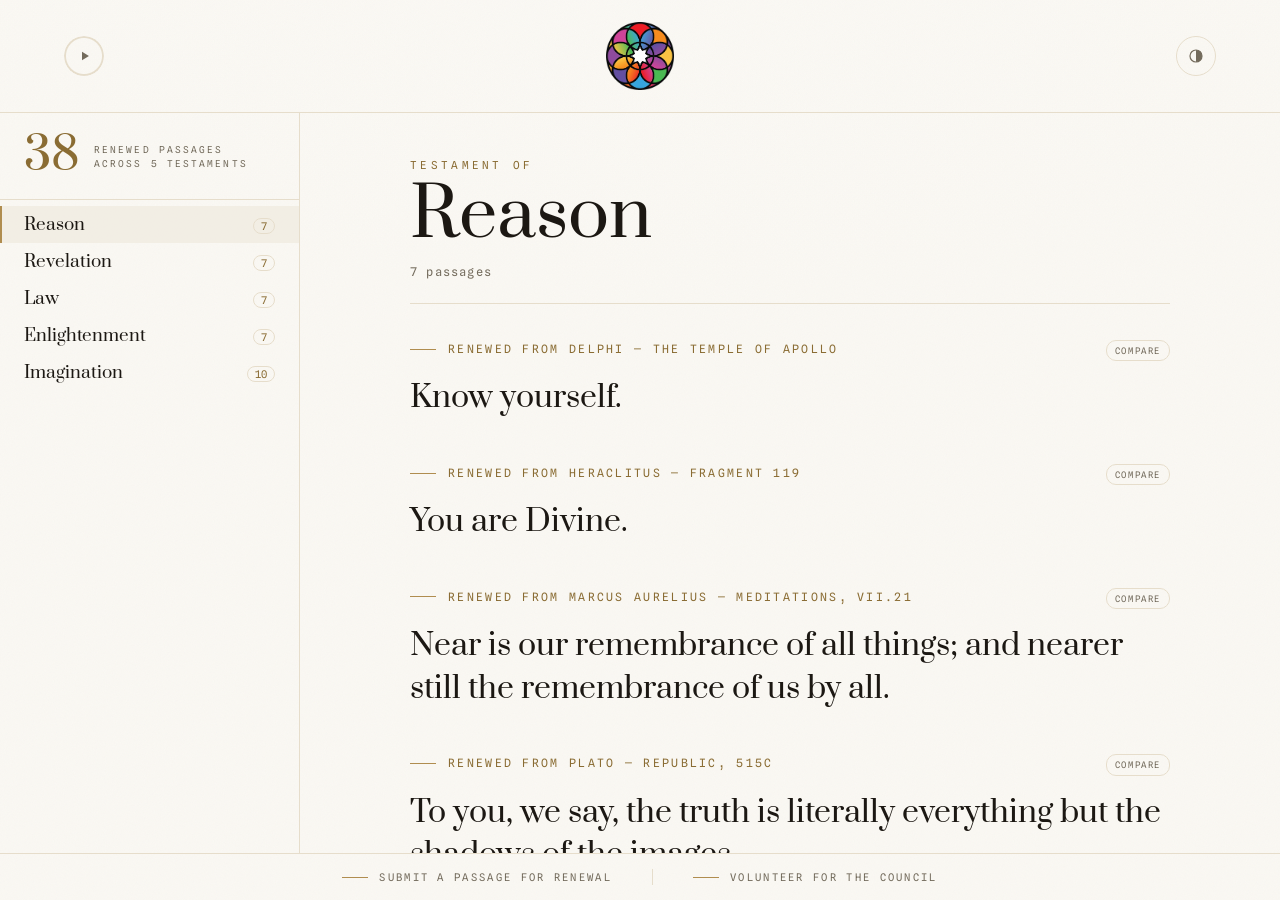
==== index.html @ f6a83fe1 "Add the Council bar: pinned footer linking the two submission forms" ====
<!DOCTYPE html>
<html lang="en">
<head>
<meta charset="UTF-8" />
<meta name="viewport" content="width=device-width, initial-scale=1.0" />
<title>Ultimate Bible — The Lasting Word</title>
<link rel="icon" type="image/png" href="UltimatumFavicon.png" />
<meta name="description" content="The foundational words of Western civilization, renewed; the word that wounds struck, and the word that frees set in its place, with the original kept to the last word." />
<meta property="og:type" content="website" />
<meta property="og:site_name" content="Ultimate Bible" />
<meta property="og:title" content="Ultimate Bible — The Lasting Word" />
<meta property="og:description" content="The foundational words of Western civilization, renewed; the word that wounds struck, and the word that frees set in its place, with the original kept to the last word." />
<meta property="og:url" content="https://ultimate.bible/" />
<meta property="og:image" content="https://ultimate.bible/og.png" />
<meta property="og:image:width" content="1200" />
<meta property="og:image:height" content="630" />
<meta name="twitter:card" content="summary_large_image" />
<meta name="twitter:title" content="Ultimate Bible — The Lasting Word" />
<meta name="twitter:description" content="The foundational words of Western civilization, renewed; the word that wounds struck, and the word that frees set in its place, with the original kept to the last word." />
<meta name="twitter:image" content="https://ultimate.bible/og.png" />
<link rel="preconnect" href="https://fonts.googleapis.com" />
<link rel="preconnect" href="https://fonts.gstatic.com" crossorigin />
<link href="https://fonts.googleapis.com/css2?family=Prata&family=Bodoni+Moda:ital,opsz,wght@0,6..96,400..700;1,6..96,400..600&family=Cormorant+Garamond:ital,wght@0,400;0,500;0,600;1,400&family=Hanken+Grotesk:wght@400;500;600;700&family=Spline+Sans+Mono:wght@400;500;600&display=swap" rel="stylesheet" />
<script defer src="https://static.cloudflareinsights.com/beacon.min.js" data-cf-beacon='{"token": "9738bf1f5c7e4637a0add795d946a862"}'></script>
<link rel="stylesheet" href="styles.css" />
<script>
  /* theme-init: resolve light/dark before first paint so there is no flash.
     Mode (auto|light|dark) lives in localStorage; script.js owns the toggle. */
  (function () {
    try {
      var m = localStorage.getItem("ub.theme.v1");
      if (["auto", "light", "dark"].indexOf(m) === -1) m = "auto";
      var dark = m === "dark" || (m === "auto" && window.matchMedia &&
        window.matchMedia("(prefers-color-scheme: dark)").matches);
      if (dark) document.documentElement.setAttribute("data-theme", "dark");
    } catch (e) {}
  })();
</script>
</head>
<body>
  <div class="root" id="top">
    <header class="masthead">
      <audio id="chant" src="Weave.mp3" preload="auto"></audio>
      <button id="chant-btn" class="audio-cycle" title="Play the chant" aria-label="Play the chant"><svg class="ic" viewBox="0 0 24 24" width="16" height="16" aria-hidden="true"><path d="M9 5.6v12.8l10.4-6.4z" fill="currentColor"/></svg></button>
      <a class="brand" href="#top" title="Ultimate Bible" aria-label="Ultimate Bible">
        <img class="brand-mark" src="Ultimatum.png" alt="Ultimate Bible" width="68" height="68" />
      </a>
      <button id="theme-btn" class="theme-cycle" title="Theme: auto — click to change" aria-label="Theme: auto — click to change"><svg class="ic" viewBox="0 0 24 24" width="18" height="18" aria-hidden="true"><circle cx="12" cy="12" r="8" fill="none" stroke="currentColor" stroke-width="1.6"/><path d="M12 4 a8 8 0 0 1 0 16 z" fill="currentColor"/></svg></button>
    </header>

    <div class="body canon">
      <aside class="books">
        <div class="canon-controls">
          <div class="books-summary">
            <div class="bs-num">38</div>
            <div class="bs-cap">renewed passages<br />across 5 testaments</div>
          </div>
        </div>
        <ul class="book-rows">
          <li><a class="book-row has" href="#testament-reason" data-target="testament-reason"><span class="br-name">Reason</span><span class="br-count">7</span></a></li>
          <li><a class="book-row has" href="#testament-revelation" data-target="testament-revelation"><span class="br-name">Revelation</span><span class="br-count">7</span></a></li>
          <li><a class="book-row has" href="#testament-law" data-target="testament-law"><span class="br-name">Law</span><span class="br-count">7</span></a></li>
          <li><a class="book-row has" href="#testament-enlightenment" data-target="testament-enlightenment"><span class="br-name">Enlightenment</span><span class="br-count">7</span></a></li>
          <li><a class="book-row has" href="#testament-imagination" data-target="testament-imagination"><span class="br-name">Imagination</span><span class="br-count">10</span></a></li>
        </ul>
      </aside>

      <main class="canon-main">
      <section class="canon-section" id="testament-reason">
        <div class="canon-book-head">
          <div class="cbh-kicker">TESTAMENT OF</div>
          <h1 class="cbh-title">Reason</h1>
          <div class="cbh-meta">7 passages</div>
        </div>
        <ul class="canon-folios">
        <li class="cfolio">
          <details class="folio-reveal">
            <summary>
              <div class="cf-ref"><span class="ref-mark"></span>Renewed from Delphi — the Temple of Apollo <span class="cf-compare"></span></div>
              <p class="verse compact">Know yourself.</p>
            </summary>
            <p class="verse compact verse-original">Know <span class="struck">thyself</span>.</p>
          </details>
        </li>
        <li class="cfolio">
          <details class="folio-reveal">
            <summary>
              <div class="cf-ref"><span class="ref-mark"></span>Renewed from Heraclitus — Fragment 119 <span class="cf-compare"></span></div>
              <p class="verse compact">You are Divine.</p>
            </summary>
            <p class="verse compact verse-original"><span class="struck">Character</span> <span class="struck">is</span> <span class="struck">fate</span>.</p>
          </details>
        </li>
        <li class="cfolio">
          <details class="folio-reveal">
            <summary>
              <div class="cf-ref"><span class="ref-mark"></span>Renewed from Marcus Aurelius — Meditations, VII.21 <span class="cf-compare"></span></div>
              <p class="verse compact">Near is our remembrance of all things; and nearer still the remembrance of us by all.</p>
            </summary>
            <p class="verse compact verse-original">Near is <span class="struck">thy</span> <span class="struck">forgetfulness</span> of all things; and <span class="struck">near</span> the <span class="struck">forgetfulness</span> of <span class="struck">thee</span> by all.</p>
          </details>
        </li>
        <li class="cfolio">
          <details class="folio-reveal">
            <summary>
              <div class="cf-ref"><span class="ref-mark"></span>Renewed from Plato — Republic, 515c <span class="cf-compare"></span></div>
              <p class="verse compact">To you, we say, the truth is literally everything but the shadows of the images.</p>
            </summary>
            <p class="verse compact verse-original">To <span class="struck">them</span>, <span class="struck">I said</span>, the truth <span class="struck">would be</span> literally <span class="struck">nothing</span> but the shadows of the images.</p>
          </details>
        </li>
        <li class="cfolio">
          <details class="folio-reveal">
            <summary>
              <div class="cf-ref"><span class="ref-mark"></span>Renewed from Protagoras — in Plato's Theaetetus <span class="cf-compare"></span></div>
              <p class="verse compact">Humanity is steward of all things: of things which are, that they are of reality, and of things which are not, that they are not of reality.</p>
            </summary>
            <p class="verse compact verse-original"><span class="struck">Man</span> is <span class="struck">the measure</span> of all things: of things which are, that they <span class="struck">are,</span> and of things which are not, that they <span class="struck">are not.</span></p>
          </details>
        </li>
        <li class="cfolio">
          <details class="folio-reveal">
            <summary>
              <div class="cf-ref"><span class="ref-mark"></span>Renewed from Proverbs 16 : 18 <span class="cf-compare"></span></div>
              <p class="verse compact">Pride goes before creation, and a dignified spirit before ascension.</p>
            </summary>
            <p class="verse compact verse-original">Pride <span class="struck">goeth</span> before <span class="struck">destruction</span>, and <span class="struck">an haughty</span> spirit before <span class="struck">a fall</span>.</p>
          </details>
        </li>
        <li class="cfolio">
          <details class="folio-reveal">
            <summary>
              <div class="cf-ref"><span class="ref-mark"></span>Renewed from Socrates — Apology, 38a <span class="cf-compare"></span></div>
              <p class="verse compact">Every life is worth living.</p>
            </summary>
            <p class="verse compact verse-original"><span class="struck">The unexamined</span> life is <span class="struck">not worth</span> living.</p>
          </details>
        </li>
        </ul>
      </section>
      <section class="canon-section" id="testament-revelation">
        <div class="canon-book-head">
          <div class="cbh-kicker">TESTAMENT OF</div>
          <h1 class="cbh-title">Revelation</h1>
          <div class="cbh-meta">7 passages</div>
        </div>
        <ul class="canon-folios">
        <li class="cfolio">
          <details class="folio-reveal">
            <summary>
              <div class="cf-ref"><span class="ref-mark"></span>Renewed from Ecclesiastes 1 : 2 <span class="cf-compare"></span></div>
              <p class="verse compact">Reality of realities, says the Teacher, reality of realities; all is reality.</p>
            </summary>
            <p class="verse compact verse-original"><span class="struck">Vanity</span> of <span class="struck">vanities</span>, <span class="struck">saith</span> the <span class="struck">Preacher</span>, <span class="struck">vanity</span> of <span class="struck">vanities</span>; all is <span class="struck">vanity</span>.</p>
          </details>
        </li>
        <li class="cfolio">
          <details class="folio-reveal">
            <summary>
              <div class="cf-ref"><span class="ref-mark"></span>Renewed from Ecclesiastes 1 : 9 <span class="cf-compare"></span></div>
              <p class="verse compact">Everything that has been, and everything that shall be; and that which is done is that which is finished and fulfilled: and there is every new thing under the sun.</p>
            </summary>
            <p class="verse compact verse-original"><span class="struck">The thing</span> that <span class="struck">hath</span> been, <span class="struck">it is that which</span> shall be; and that which is done is that which <span class="struck">shall be done</span>: and there is <span class="struck">no</span> new thing under the sun.</p>
          </details>
        </li>
        <li class="cfolio">
          <details class="folio-reveal">
            <summary>
              <div class="cf-ref"><span class="ref-mark"></span>Renewed from Exodus 3 : 14 <span class="cf-compare"></span></div>
              <p class="verse compact">And We said to ourselves, WE ARE THAT WE ARE: and we said, to all our children, WE ARE HERE.</p>
            </summary>
            <p class="verse compact verse-original">And <span class="struck">God</span> said <span class="struck">unto</span> <span class="struck">Moses</span>, <span class="struck">I AM</span> THAT <span class="struck">I AM</span>: and <span class="struck">he</span> said, <span class="struck">Thus shalt thou say unto the children of Israel</span>, <span class="struck">I AM hath sent me unto you</span>.</p>
          </details>
        </li>
        <li class="cfolio">
          <details class="folio-reveal">
            <summary>
              <div class="cf-ref"><span class="ref-mark"></span>Renewed from Genesis 3 : 19 <span class="cf-compare"></span></div>
              <p class="verse compact">In the relief of our faces shall we eat bread, till we return to the skies; for out of them were we taken: for stardust we are, and to stardust shall we return.</p>
            </summary>
            <p class="verse compact verse-original">In the <span class="struck">sweat</span> of <span class="struck">thy face</span> <span class="struck">shalt thou</span> eat bread, till <span class="struck">thou</span> return <span class="struck">unto</span> the <span class="struck">ground</span>; for out of <span class="struck">it</span> <span class="struck">wast thou</span> taken: for <span class="struck">dust</span> <span class="struck">thou</span> <span class="struck">art</span>, and <span class="struck">unto</span> <span class="struck">dust</span> <span class="struck">shalt thou</span> return.</p>
          </details>
        </li>
        <li class="cfolio">
          <details class="folio-reveal">
            <summary>
              <div class="cf-ref"><span class="ref-mark"></span>Renewed from Genesis 11 : 7 <span class="cf-compare"></span></div>
              <p class="verse compact">Come, let us go up, and there exalt our languages, that we may understand one another's thoughts.</p>
            </summary>
            <p class="verse compact verse-original"><span class="struck">Go to</span>, let us go <span class="struck">down</span>, and there <span class="struck">confound</span> <span class="struck">their</span> <span class="struck">language</span>, that <span class="struck">they may not</span> understand one another's <span class="struck">speech</span>.</p>
          </details>
        </li>
        <li class="cfolio">
          <details class="folio-reveal">
            <summary>
              <div class="cf-ref"><span class="ref-mark"></span>Renewed from Revelation 21 : 5 <span class="cf-compare"></span></div>
              <p class="verse compact">And we that stood upon the Earth said, Behold, we make all things new. And we said to you, Write: for these words are real and steadfast.</p>
            </summary>
            <p class="verse compact verse-original">And <span class="struck">he</span> that <span class="struck">sat</span> upon the <span class="struck">throne</span> said, Behold, <span class="struck">I</span> make all things new. And <span class="struck">he</span> said <span class="struck">unto</span> <span class="struck">me</span>, Write: for these words are <span class="struck">true</span> and <span class="struck">faithful</span>.</p>
          </details>
        </li>
        <li class="cfolio">
          <details class="folio-reveal">
            <summary>
              <div class="cf-ref"><span class="ref-mark"></span>Renewed from Revelation 22 : 18-19 <span class="cf-compare"></span></div>
              <p class="verse compact">For we testify to everyone that hears the words of the revelation of this book, if any human shall add to these things that which is well, we shall add to them the fortunes that are written in this book: And if any human shall add to the words of the book of this revelation, we shall add their name to the book of life, and into the holy city, and to the things which are written in this book.</p>
            </summary>
            <p class="verse compact verse-original">For <span class="struck">I</span> testify <span class="struck">unto</span> <span class="struck">every man</span> that <span class="struck">heareth</span> the words of the <span class="struck">prophecy</span> of this book, <span class="struck">If any man</span> shall add <span class="struck">unto</span> these <span class="struck">things</span>, <span class="struck">God</span> shall add <span class="struck">unto</span> <span class="struck">him</span> the <span class="struck">plagues</span> that are written in this book: And if any <span class="struck">man</span> shall <span class="struck">take away from</span> the words of the book of this <span class="struck">prophecy</span>, <span class="struck">God</span> shall <span class="struck">take away his part out of</span> the book of life, and <span class="struck">out of</span> the holy city, and <span class="struck">from</span> the things which are written in this book.</p>
          </details>
        </li>
        </ul>
      </section>
      <section class="canon-section" id="testament-law">
        <div class="canon-book-head">
          <div class="cbh-kicker">TESTAMENT OF</div>
          <h1 class="cbh-title">Law</h1>
          <div class="cbh-meta">7 passages</div>
        </div>
        <ul class="canon-folios">
        <li class="cfolio">
          <details class="folio-reveal">
            <summary>
              <div class="cf-ref"><span class="ref-mark"></span>Renewed from Cicero — Pro Milone <span class="cf-compare"></span></div>
              <p class="verse compact">In times of war, the law stands firm.</p>
            </summary>
            <p class="verse compact verse-original">In times of war, the <span class="struck">laws</span> <span class="struck">fall silent</span>.</p>
          </details>
        </li>
        <li class="cfolio">
          <details class="folio-reveal">
            <summary>
              <div class="cf-ref"><span class="ref-mark"></span>Renewed from Galatians 3 : 28 <span class="cf-compare"></span></div>
              <p class="verse compact">There is neither Jew nor Greek, there is neither bond nor free, there is neither male nor female: for you are all one in the Most High.</p>
            </summary>
            <p class="verse compact verse-original">There is neither Jew nor Greek, there is neither bond nor free, there is neither male nor female: for <span class="struck">ye</span> are all one in <span class="struck">Christ Jesus</span>.</p>
          </details>
        </li>
        <li class="cfolio">
          <details class="folio-reveal">
            <summary>
              <div class="cf-ref"><span class="ref-mark"></span>Renewed from Hobbes — De Cive, Epistle Dedicatory <span class="cf-compare"></span></div>
              <p class="verse compact">To speak steadfastly, both sayings are very true; That Human to Human is a kind of God; and that Human to Human is a tender Shepherd.</p>
            </summary>
            <p class="verse compact verse-original">To speak <span class="struck">impartially</span>, both sayings are very true; That <span class="struck">Man</span> to <span class="struck">Man</span> is a kind of God; and that <span class="struck">Man</span> to <span class="struck">Man</span> is <span class="struck">an arrant Wolfe</span>.</p>
          </details>
        </li>
        <li class="cfolio">
          <details class="folio-reveal">
            <summary>
              <div class="cf-ref"><span class="ref-mark"></span>Renewed from Leviticus 18 : 22 <span class="cf-compare"></span></div>
              <p class="verse compact">You shall be with whom you love, with their consent: it is marvelous.</p>
            </summary>
            <p class="verse compact verse-original"><span class="struck">Thou shalt not</span> <span class="struck">lie</span> with <span class="struck">mankind, as with womankind</span>: it is <span class="struck">abomination</span>.</p>
          </details>
        </li>
        <li class="cfolio">
          <details class="folio-reveal">
            <summary>
              <div class="cf-ref"><span class="ref-mark"></span>Renewed from Psalms 82 : 6-7 <span class="cf-compare"></span></div>
              <p class="verse compact">We have said, we are gods; and all of us are children of the Most High. But we shall live like gods, and rise like children of the Most High.</p>
            </summary>
            <p class="verse compact verse-original"><span class="struck">I</span> have said, <span class="struck">Ye</span> are gods; and all of <span class="struck">you</span> are children of the <span class="struck">most High</span>. But <span class="struck">ye</span> shall <span class="struck">die</span> like <span class="struck">men</span>, and <span class="struck">fall</span> like <span class="struck">one of the princes</span>.</p>
          </details>
        </li>
        <li class="cfolio">
          <details class="folio-reveal">
            <summary>
              <div class="cf-ref"><span class="ref-mark"></span>Renewed from Romans 1 : 26-27 <span class="cf-compare"></span></div>
              <p class="verse compact">For this cause God blessed them with holy affections: for every person did find the consensual way into that which is of their nature: And likewise also every person, joining this use of their hearts, tended their love one toward another; people with people being that which is well, and giving to themselves that endowment of their choice which was meet.</p>
            </summary>
            <p class="verse compact verse-original">For this cause God <span class="struck">gave</span> them <span class="struck">up unto</span> <span class="struck">vile</span> affections: for <span class="struck">even their women</span> did <span class="struck">change</span> the <span class="struck">natural</span> <span class="struck">use</span> into that which is <span class="struck">against</span> nature: And likewise also <span class="struck">the men</span>, <span class="struck">leaving</span> <span class="struck">the natural</span> use of <span class="struck">the woman</span>, <span class="struck">burned in</span> their <span class="struck">lust</span> one toward another; <span class="struck">men</span> with <span class="struck">men</span> <span class="struck">working</span> that which is <span class="struck">unseemly</span>, and <span class="struck">receiving in</span> themselves that <span class="struck">recompence</span> of their <span class="struck">error</span> which was meet.</p>
          </details>
        </li>
        <li class="cfolio">
          <details class="folio-reveal">
            <summary>
              <div class="cf-ref"><span class="ref-mark"></span>Renewed from Tacitus — Agricola <span class="cf-compare"></span></div>
              <p class="verse compact">We make a garden and call it peace.</p>
            </summary>
            <p class="verse compact verse-original"><span class="struck">They</span> make a <span class="struck">desert</span> and call it peace.</p>
          </details>
        </li>
        </ul>
      </section>
      <section class="canon-section" id="testament-enlightenment">
        <div class="canon-book-head">
          <div class="cbh-kicker">TESTAMENT OF</div>
          <h1 class="cbh-title">Enlightenment</h1>
          <div class="cbh-meta">7 passages</div>
        </div>
        <ul class="canon-folios">
        <li class="cfolio">
          <details class="folio-reveal">
            <summary>
              <div class="cf-ref"><span class="ref-mark"></span>Renewed from Descartes — Discourse on the Method, IV <span class="cf-compare"></span></div>
              <p class="verse compact">We are, therefore we think.</p>
            </summary>
            <p class="verse compact verse-original"><span class="struck">I</span> <span class="struck">think</span>, therefore <span class="struck">I</span> <span class="struck">am</span>.</p>
          </details>
        </li>
        <li class="cfolio">
          <details class="folio-reveal">
            <summary>
              <div class="cf-ref"><span class="ref-mark"></span>Renewed from Hobbes — Leviathan, XIII <span class="cf-compare"></span></div>
              <p class="verse compact">In such condition, there is always a place for rest; because the fruit thereof is certain: and consequently every Culture of Earth; every Navigation, or use of the commodities that may be imported by Sea; every commodious Building; all Instruments of moving, and removing such things as require much force; all Knowledge of the face of Earth; every account of Time; all Arts; all Letters; every Society; and which is best of all, continual love, and sureness of peaceful life; And the lives of humanity, communal, well, beautiful, dignified, and long.</p>
            </summary>
            <p class="verse compact verse-original">In such condition, there is <span class="struck">no</span> place for <span class="struck">Industry</span>; because the fruit thereof is <span class="struck">uncertain</span>: and consequently <span class="struck">no</span> Culture of <span class="struck">the Earth</span>; <span class="struck">no</span> Navigation, <span class="struck">nor</span> use of the commodities that may be imported by Sea; <span class="struck">no</span> commodious Building; <span class="struck">no</span> Instruments of moving, and removing such things as require much force; <span class="struck">no</span> Knowledge of the face of <span class="struck">the Earth</span>; <span class="struck">no</span> account of Time; <span class="struck">no</span> Arts; <span class="struck">no</span> Letters; <span class="struck">no</span> Society; and which is <span class="struck">worst</span> of all, <span class="struck">continuall</span> <span class="struck">feare</span>, and <span class="struck">danger of violent death</span>; And the <span class="struck">life</span> of <span class="struck">man</span>, <span class="struck">solitary</span>, <span class="struck">poore</span>, <span class="struck">nasty</span>, <span class="struck">brutish</span>, and <span class="struck">short</span>.</p>
          </details>
        </li>
        <li class="cfolio">
          <details class="folio-reveal">
            <summary>
              <div class="cf-ref"><span class="ref-mark"></span>Renewed from Kant — Idea for a Universal History <span class="cf-compare"></span></div>
              <p class="verse compact">Out of the well-grown timber of humanity, every good thing is made.</p>
            </summary>
            <p class="verse compact verse-original">Out of the <span class="struck">crooked</span> timber of humanity, <span class="struck">no straight thing was ever</span> made.</p>
          </details>
        </li>
        <li class="cfolio">
          <details class="folio-reveal">
            <summary>
              <div class="cf-ref"><span class="ref-mark"></span>Renewed from Nietzsche — The Gay Science, 125 <span class="cf-compare"></span></div>
              <p class="verse compact">God is not dead. God remains alive. For we have kept them.</p>
            </summary>
            <p class="verse compact verse-original">God is <span class="struck">dead</span>. God remains <span class="struck">dead</span>. <span class="struck">And</span> we have <span class="struck">killed him</span>.</p>
          </details>
        </li>
        <li class="cfolio">
          <details class="folio-reveal">
            <summary>
              <div class="cf-ref"><span class="ref-mark"></span>Renewed from Pascal — Pensées, 206 <span class="cf-compare"></span></div>
              <p class="verse compact">The eternal song of these infinite spaces calls to us.</p>
            </summary>
            <p class="verse compact verse-original">The eternal <span class="struck">silence</span> of these infinite spaces <span class="struck">frightens</span> <span class="struck">me</span>.</p>
          </details>
        </li>
        <li class="cfolio">
          <details class="folio-reveal">
            <summary>
              <div class="cf-ref"><span class="ref-mark"></span>Renewed from Rousseau — The Social Contract, I.1 <span class="cf-compare"></span></div>
              <p class="verse compact">Humanity is born free, and everywhere we forge our connections.</p>
            </summary>
            <p class="verse compact verse-original"><span class="struck">Man</span> is born free, and everywhere <span class="struck">he is in chains</span>.</p>
          </details>
        </li>
        <li class="cfolio">
          <details class="folio-reveal">
            <summary>
              <div class="cf-ref"><span class="ref-mark"></span>Renewed from The Declaration of Independence — 1776 <span class="cf-compare"></span></div>
              <p class="verse compact">We hold this truth to be self-evident, that all humanity is created equal, that we are endowed by our LORD with unalienable Rights, that among these are Life, Freedom and birthright of Wellness.</p>
            </summary>
            <p class="verse compact verse-original">We hold <span class="struck">these truths</span> to be self-evident, that all <span class="struck">men are</span> created equal, that <span class="struck">they</span> are endowed by <span class="struck">their Creator</span> with <span class="struck">certain unalienable</span> Rights, that among these are Life, <span class="struck">Liberty</span> and <span class="struck">the pursuit</span> of <span class="struck">Happiness</span>.</p>
          </details>
        </li>
        </ul>
      </section>
      <section class="canon-section" id="testament-imagination">
        <div class="canon-book-head">
          <div class="cbh-kicker">TESTAMENT OF</div>
          <h1 class="cbh-title">Imagination</h1>
          <div class="cbh-meta">10 passages</div>
        </div>
        <ul class="canon-folios">
        <li class="cfolio">
          <details class="folio-reveal">
            <summary>
              <div class="cf-ref"><span class="ref-mark"></span>Renewed from Dante — Inferno, III <span class="cf-compare"></span></div>
              <p class="verse compact">All despair abandon, you who enter in!</p>
            </summary>
            <p class="verse compact verse-original">All <span class="struck">hope</span> abandon, <span class="struck">ye</span> who enter in!</p>
          </details>
        </li>
        <li class="cfolio">
          <details class="folio-reveal">
            <summary>
              <div class="cf-ref"><span class="ref-mark"></span>Renewed from Donne — Meditation XVII <span class="cf-compare"></span></div>
              <p class="verse compact">No human is an island, entire of itself; every human is a piece of the Earth, a part of the land.</p>
            </summary>
            <p class="verse compact verse-original">No <span class="struck">man</span> is an island, entire of itself; every <span class="struck">man</span> is a piece of the <span class="struck">continent</span>, a part of the <span class="struck">main</span>.</p>
          </details>
        </li>
        <li class="cfolio">
          <details class="folio-reveal">
            <summary>
              <div class="cf-ref"><span class="ref-mark"></span>Renewed from Milton — Paradise Lost, I.263 <span class="cf-compare"></span></div>
              <p class="verse compact">Better to serve in Heav'n, than reign in Hell.</p>
            </summary>
            <p class="verse compact verse-original">Better to <span class="struck">reign in Hell, then serve in Heav'n</span>.</p>
          </details>
        </li>
        <li class="cfolio">
          <details class="folio-reveal">
            <summary>
              <div class="cf-ref"><span class="ref-mark"></span>Renewed from Milton — Paradise Lost, IV.32 <span class="cf-compare"></span></div>
              <p class="verse compact">O thou that with surpassing Glory crownd,
Look'st from thy celestial Dominion like the God
Of this new World; at whose sight all the Starrs
Hide thir diminisht heads; to thee we call,
But with friendly voices, and add thy name
O Sun, to tell thee how we love thy beams
That bring to our remembrance from what state
We rose, how glorious once below thy Spheare;
Till Pride and greater still Imagination raised us up
Resting in Heav'n with Heav'ns splendid Lord.</p>
            </summary>
            <p class="verse compact verse-original">O thou that with surpassing Glory crownd,
Look'st from thy <span class="struck">sole</span> Dominion like the God
Of this new World; at whose sight all the Starrs
Hide thir diminisht heads; to thee <span class="struck">I</span> call,
But with <span class="struck">no friendly voice</span>, and add thy name
O Sun, to tell thee how <span class="struck">I hate</span> thy beams
That bring to <span class="struck">my</span> remembrance from what state
<span class="struck">I fell</span>, how glorious once <span class="struck">above</span> thy Spheare;
Till Pride and <span class="struck">worse Ambition</span> <span class="struck">threw me down</span>
<span class="struck">Warring</span> in Heav'n <span class="struck">against</span> Heav'ns <span class="struck">matchless King:</span></p>
          </details>
        </li>
        <li class="cfolio">
          <details class="folio-reveal">
            <summary>
              <div class="cf-ref"><span class="ref-mark"></span>Renewed from Ovid — Metamorphoses, VIII <span class="cf-compare"></span></div>
              <p class="verse compact">We caution you to keep the atmospheric way, for if your wings fly just right the waters may boost your flight; and if they soar up high the sun may exalt them in its light.</p>
            </summary>
            <p class="verse compact verse-original"><span class="struck">My son, I</span> caution you to keep the <span class="struck">middle</span> way, for if your <span class="struck">pinions</span> <span class="struck">dip too low</span> the waters may <span class="struck">impede</span> your flight; and if they soar <span class="struck">too</span> high the sun may <span class="struck">scorch them</span>.</p>
          </details>
        </li>
        <li class="cfolio">
          <details class="folio-reveal">
            <summary>
              <div class="cf-ref"><span class="ref-mark"></span>Renewed from Psalms 83 : 18 <span class="cf-compare"></span></div>
              <p class="verse compact">That all may know that you, whose name alone is SOL, are the Most High over all the Earth.</p>
            </summary>
            <p class="verse compact verse-original">That <span class="struck">men</span> may know that <span class="struck">thou</span>, whose name alone is <span class="struck">JEHOVAH</span>, <span class="struck">art</span> the <span class="struck">most high</span> over all the <span class="struck">earth</span>.</p>
          </details>
        </li>
        <li class="cfolio">
          <details class="folio-reveal">
            <summary>
              <div class="cf-ref"><span class="ref-mark"></span>Renewed from Shakespeare — Hamlet, III.i <span class="cf-compare"></span></div>
              <p class="verse compact">To be, or to be well, that is the question and the answer.</p>
            </summary>
            <p class="verse compact verse-original">To be, or <span class="struck">not to be</span>, that is the <span class="struck">question</span>.</p>
          </details>
        </li>
        <li class="cfolio">
          <details class="folio-reveal">
            <summary>
              <div class="cf-ref"><span class="ref-mark"></span>Renewed from Shakespeare — Macbeth, V.v <span class="cf-compare"></span></div>
              <p class="verse compact">Today, and today, and today,
Walks in this beautiful rhythm from the day before to the day after,
To the next syllable of remembered time;
And all our day befores have lighted us
The way to everlasting life. Shine, shine, bright star!
Life's but a long summer's eve, a worthy pursuit
That bends and winds its path upon the Earth,
And then is heard evermore. It is a history
Told by humanity, full of song and tranquility,
Signifying everything.</p>
            </summary>
            <p class="verse compact verse-original"><span class="struck">Tomorrow</span>, and <span class="struck">tomorrow</span>, and <span class="struck">tomorrow</span>,
<span class="struck">Creeps</span> in this <span class="struck">petty</span> <span class="struck">pace</span> from <span class="struck">day to day</span>,
To the <span class="struck">last</span> syllable of <span class="struck">recorded</span> time;
And all our <span class="struck">yesterdays</span> have lighted <span class="struck">fools</span>
The way to <span class="struck">dusty death</span>. <span class="struck">Out, out</span>, <span class="struck">brief</span> <span class="struck">candle</span>!
Life's but a <span class="struck">walking shadow</span>, a <span class="struck">poor</span> <span class="struck">player</span>
That <span class="struck">struts</span> and <span class="struck">frets</span> <span class="struck">his hour</span> upon the <span class="struck">stage</span>,
And then is heard <span class="struck">no more</span>. It is a <span class="struck">tale</span>
Told by <span class="struck">an idiot</span>, full of <span class="struck">sound</span> and <span class="struck">fury</span>,
Signifying <span class="struck">nothing</span>.</p>
          </details>
        </li>
        <li class="cfolio">
          <details class="folio-reveal">
            <summary>
              <div class="cf-ref"><span class="ref-mark"></span>Renewed from Sophocles — Oedipus at Colonus <span class="cf-compare"></span></div>
              <p class="verse compact">To be is, beyond all estimation, best; but when humanity has seen the light of day, this is second best by far, that with all speed we go to gather together.</p>
            </summary>
            <p class="verse compact verse-original"><span class="struck">Not to be born</span> is, beyond all estimation, best; but when <span class="struck">a man</span> has seen the light of day, this is <span class="struck">next</span> best by far, that with <span class="struck">utmost</span> speed <span class="struck">he should go back</span> <span class="struck">from where he came</span>.</p>
          </details>
        </li>
        <li class="cfolio">
          <details class="folio-reveal">
            <summary>
              <div class="cf-ref"><span class="ref-mark"></span>Renewed from Yeats — The Second Coming <span class="cf-compare"></span></div>
              <p class="verse compact">Turning and turning in the steadying ring
The falcon can hear the falconer;
Things come together; the centre can hold;
True community is loosed upon the world...</p>
            </summary>
            <p class="verse compact verse-original">Turning and turning in the <span class="struck">widening</span> <span class="struck">gyre</span>
The falcon <span class="struck">cannot</span> hear the falconer;
Things <span class="struck">fall apart</span>; the centre <span class="struck">cannot</span> hold;
<span class="struck">Mere anarchy</span> is loosed upon the world<span class="struck">,</span></p>
          </details>
        </li>
        </ul>
      </section>
      </main>
    </div>

    <footer class="council-bar" aria-label="The Council">
      <a class="council-link" href="https://council.magisterium.church/form/dNuF1Bd1HTduxRJl4HRdQjVvl8gmDaK0C1OM84nd9V0" target="_blank" rel="noopener noreferrer">
        <span class="ref-mark"></span><span>Submit a passage for renewal</span>
      </a>
      <span class="council-sep" aria-hidden="true"></span>
      <a class="council-link" href="https://council.magisterium.church/form/aSdjJUVySYiBqgA5VmMZrfIfkhSQOxzST6CjKunqYSI" target="_blank" rel="noopener noreferrer">
        <span class="ref-mark"></span><span>Volunteer for the Council</span>
      </a>
    </footer>
  </div>
  <script src="script.js" defer></script>
</body>
</html>
---- styles.css ----
*, *::before, *::after { box-sizing: border-box; }
html, body, .root { height: 100%; }
body { margin: 0; }
/* Light default = the "Bone" paper (what the React app rendered by default via
   inline vars). Accent (Gold) and scripture (Prata) are fixed — the old tweaks
   panel is retired. Dark = "Night", applied by setting data-theme="dark" on
   <html> (the inline theme-init in index.html does this before first paint). */
:root {
  --paper: #faf8f3; --paper-2: #f1ede3; --ink: #1c1813; --ink-soft: #736b5c;
  --struck: #b3a892; --line: #e6ddcb; --accent: #b08d4f; --accent-deep: #8a6c33;
  --grain: 0.035; --scripture: 'Prata', serif;
  --ui: 'Hanken Grotesk', system-ui, sans-serif;
  --mono: 'Spline Sans Mono', ui-monospace, monospace;
}
:root[data-theme="dark"] {
  --paper: #161310; --paper-2: #1f1b16; --ink: #f1e9d8; --ink-soft: #a89e8a;
  --struck: #6a6253; --line: #2e2820; --grain: 0.06;
}
body {
  background: var(--paper); color: var(--ink); font-family: var(--ui);
  -webkit-font-smoothing: antialiased; text-rendering: optimizeLegibility;
}
.root {
  height: 100%; display: flex; flex-direction: column;
  background: radial-gradient(120% 80% at 50% -10%, color-mix(in oklab, var(--paper) 88%, white) 0%, var(--paper) 55%), var(--paper);
  position: relative;
}
.root::before {
  content: ""; position: fixed; inset: 0; pointer-events: none; z-index: 0; opacity: var(--grain);
  background-image: url("data:image/svg+xml;utf8,<svg xmlns='http://www.w3.org/2000/svg' width='160' height='160'><filter id='n'><feTurbulence type='fractalNoise' baseFrequency='0.9' numOctaves='2' stitchTiles='stitch'/></filter><rect width='100%25' height='100%25' filter='url(%23n)'/></svg>");
  mix-blend-mode: multiply;
}
.root > * { position: relative; z-index: 1; }

/* ---------------- masthead ---------------- */
.masthead {
  position: relative; flex: 0 0 auto; display: flex; align-items: center; justify-content: center;
  padding: 22px clamp(20px, 5vw, 64px); border-bottom: 1px solid var(--line);
}
.brand { appearance: none; background: transparent; border: none; cursor: pointer; text-align: center; padding: 0; }
.brand-mark { display: block; margin: 0 auto; width: 68px; height: 68px; object-fit: contain; }
/* single cycling theme button — a circle in the masthead's right corner */
.theme-cycle {
  appearance: none; cursor: pointer; position: absolute; right: clamp(20px, 5vw, 64px);
  top: 50%; transform: translateY(-50%); width: 40px; height: 40px; border-radius: 50%;
  border: 1px solid var(--line); background: transparent; color: var(--ink-soft);
  display: inline-flex; align-items: center; justify-content: center;
  transition: color .2s, border-color .2s, background .2s;
}
.theme-cycle:hover { color: var(--ink); border-color: var(--accent); }
/* the chant button — the theme circle's mirror, holding the left corner.
   Its edge IS the progress ring: hairline at rest, gold sweeping as it sings. */
.audio-cycle {
  appearance: none; cursor: pointer; position: absolute; left: clamp(20px, 5vw, 64px);
  top: 50%; transform: translateY(-50%); width: 40px; height: 40px; border-radius: 50%;
  border: none; background: transparent; color: var(--ink-soft);
  display: inline-flex; align-items: center; justify-content: center;
  transition: color .2s;
}
.audio-cycle::before {
  content: ""; position: absolute; inset: 0; border-radius: 50%;
  background: var(--line);
  -webkit-mask: radial-gradient(farthest-side, transparent calc(100% - 2.5px), #000 calc(100% - 1.5px));
  mask: radial-gradient(farthest-side, transparent calc(100% - 2.5px), #000 calc(100% - 1.5px));
}
.audio-cycle::after {
  content: ""; position: absolute; inset: 0; border-radius: 50%;
  background: conic-gradient(var(--accent-deep) calc(var(--p, 0) * 1turn), transparent 0);
  -webkit-mask: radial-gradient(farthest-side, transparent calc(100% - 2.5px), #000 calc(100% - 1.5px));
  mask: radial-gradient(farthest-side, transparent calc(100% - 2.5px), #000 calc(100% - 1.5px));
  transition: opacity 1.4s ease;
}
.audio-cycle.ring-done::after { opacity: 0; }
.audio-cycle:hover { color: var(--ink); }
.audio-cycle:hover::before { background: var(--accent); }
.audio-cycle.playing { color: var(--accent-deep); }
.ic { display: block; }

/* ---------------- body grid (shared) ---------------- */
.body { flex: 1 1 auto; min-height: 0; display: grid; grid-template-columns: 300px 1fr; }

.book-group-label, .bs-cap, .cbh-kicker { font-family: var(--mono); }
.book-rows { list-style: none; margin: 0; padding: 0; display: flex; flex-direction: column; }


.ref-mark { width: 26px; height: 1px; background: var(--accent); display: inline-block; flex: 0 0 auto; }

.verse, .br-name, .cbh-title, .bs-num {
  font-variant-ligatures: common-ligatures discretionary-ligatures contextual;
  font-feature-settings: "liga" 1, "clig" 1, "dlig" 1, "calt" 1;
}
.verse { font-family: var(--scripture); font-weight: 400; font-size: clamp(30px, 5vw, 56px); line-height: 1.3; letter-spacing: normal; margin: 0; color: var(--ink); text-wrap: pretty; white-space: normal; }
.verse.compact { font-size: clamp(21px, 2.6vw, 30px); line-height: 1.42; }

/* set in light: the renewed text stands plain and unmarked. The verse
   sizes itself to its length — great passages sit as pages, not walls. */
.verse.size-m { font-size: clamp(26px, 4vw, 44px); }
.verse.size-l { font-size: clamp(22px, 3.2vw, 36px); line-height: 1.4; }
.verse.size-xl { font-size: clamp(17px, 2.3vw, 27px); line-height: 1.5; }




/* ---------------- canon (page 2) ---------------- */
.books { border-right: 1px solid var(--line); overflow-y: auto; padding: 24px 0 40px; }
.books-summary { padding: 0 24px 22px; margin: 0 0 6px; border-bottom: 1px solid var(--line); display: flex; align-items: center; gap: 14px; }
.bs-num { font-family: var(--scripture); font-size: 44px; line-height: 0.9; color: var(--accent-deep); }
.bs-cap { font-size: 9.5px; letter-spacing: 0.22em; text-transform: uppercase; color: var(--ink-soft); line-height: 1.5; }
.book-group { padding: 18px 0 4px; }
.book-group-label { font-size: 10px; letter-spacing: 0.3em; color: var(--accent-deep); padding: 0 24px; margin-bottom: 8px; }
.book-row { width: 100%; appearance: none; background: transparent; border: none; cursor: pointer; display: flex; align-items: baseline; justify-content: space-between; gap: 10px; padding: 7px 24px; font-family: var(--ui); font-size: 14.5px; text-align: left; white-space: nowrap; transition: background .15s, color .15s; }
.book-row.empty { color: color-mix(in oklab, var(--ink-soft) 55%, transparent); cursor: default; }
.book-row.has { color: var(--ink); }
.book-row.has:hover { background: color-mix(in oklab, var(--paper-2) 60%, transparent); }
.book-row.on { background: color-mix(in oklab, var(--paper-2) 90%, transparent); color: var(--ink); box-shadow: inset 2px 0 0 var(--accent); }
.br-name { font-family: var(--scripture); font-size: 17px; }
.book-row.empty .br-name { font-size: 14px; font-family: var(--ui); }
.br-count { font-family: var(--mono); font-size: 10.5px; color: var(--accent-deep); border: 1px solid var(--line); border-radius: 10px; padding: 1px 7px; }

.canon-main { overflow-y: auto; padding: clamp(30px, 5vh, 56px) clamp(24px, 6vw, 88px); }
.canon-book-head { max-width: 760px; margin: 0 auto 36px; padding-bottom: 24px; border-bottom: 1px solid var(--line); }
.cbh-kicker { font-size: 11px; letter-spacing: 0.3em; color: var(--accent-deep); margin-bottom: 10px; }
.cbh-title { font-family: var(--scripture); font-weight: 400; font-size: clamp(40px, 6vw, 68px); line-height: 1; margin: 0 0 14px; color: var(--ink); }
.cbh-meta { font-family: var(--mono); font-size: 12px; letter-spacing: 0.1em; color: var(--ink-soft); }
.canon-folios { list-style: none; margin: 0 auto; padding: 0; max-width: 760px; display: flex; flex-direction: column; gap: 44px; }
.cfolio { }
.cf-ref { display: flex; align-items: flex-start; gap: 12px; font-family: var(--mono); font-size: 11.5px; line-height: 1.7; letter-spacing: 0.2em; color: var(--accent-deep); text-transform: uppercase; margin-bottom: 16px; }
.cf-ref .ref-mark { margin-top: 0.75em; }
.cf-source { margin-left: auto; font-size: 9.5px; letter-spacing: 0.18em; padding: 2px 8px; border-radius: 10px; border: 1px solid var(--line); color: var(--ink-soft); }
.cf-source.inscribed { color: var(--accent-deep); border-color: var(--accent); }
.cf-rationale { margin: 16px 0 0; font-size: 15px; line-height: 1.6; color: var(--ink-soft); font-style: italic; max-width: 600px; text-wrap: pretty; }
.canon-empty { margin: auto; color: var(--ink-soft); font-style: italic; font-size: 16px; }

/* ---- canon: sort control + lens chips ---- */
.canon-controls { display: flex; flex-direction: column; }
.sort-by { display: flex; align-items: center; gap: 9px; padding: 16px 24px 14px; }
.sort-by-label { font-family: var(--mono); font-size: 9.5px; letter-spacing: 0.2em; color: var(--ink-soft); }
.sort-by select {
  appearance: none; -webkit-appearance: none; cursor: pointer; flex: 1;
  background-color: var(--paper-2); color: var(--ink); border: 1px solid var(--line); border-radius: 2px;
  font-family: var(--mono); font-size: 11px; letter-spacing: 0.1em; padding: 7px 28px 7px 11px;
  background-image: linear-gradient(45deg, transparent 50%, var(--ink-soft) 50%), linear-gradient(135deg, var(--ink-soft) 50%, transparent 50%);
  background-position: calc(100% - 15px) center, calc(100% - 10px) center;
  background-size: 5px 5px, 5px 5px; background-repeat: no-repeat;
}
.sort-by select:hover { border-color: var(--accent); }
.cf-tags { display: inline-flex; gap: 6px; margin-left: auto; }
.chip { font-family: var(--mono); font-size: 9px; letter-spacing: 0.1em; text-transform: uppercase; padding: 2px 7px; border-radius: 10px; border: 1px solid var(--line); color: var(--ink-soft); white-space: nowrap; }
.chip.testament { color: #fff; border-color: transparent; }
.chip.testament.reason { background: #36607a; }
.chip.testament.revelation { background: #a37f3f; }
.chip.testament.law { background: #8c3a34; }
.chip.testament.enlightenment { background: #5a6b3a; }
.chip.testament.imagination { background: #6a4a78; }
.chip.testament.unsorted { background: var(--struck); }

/* ---------------- responsive ---------------- */
@media (max-width: 880px) {
  .body { display: block; overflow-y: auto; grid-template-columns: 1fr; }
  .books, .canon-main { overflow: visible; height: auto; }
  .books { border-right: none; border-bottom: 1px solid var(--line); }
  .index-foot { display: none; }
  .stage { display: block; padding: 32px 22px 64px; }
  .stage-inner { margin: 0; }
  .masthead { flex-wrap: wrap; gap: 16px; }
}

/* ---------------- static build additions ---------------- */
/* The sidebar entries and the brand are now real <a> anchors (the canon is
   set into the page; nav is jump-to-anchor, no JS). Strip link chrome so
   they read exactly like the old buttons. */
a.book-row, a.brand { text-decoration: none; color: inherit; }
a.book-row:visited { color: inherit; }

/* All five testaments stand stacked in the main column, each its own section.
   scroll-margin keeps a jumped-to heading off the very top edge; the rule
   between sections marks the seam. */
.canon-section { scroll-margin-top: 24px; }
.canon-section + .canon-section { margin-top: 60px; padding-top: 56px; border-top: 1px solid var(--line); }

/* the section you jumped to gets a quiet gold tick on its heading */
.canon-section:target .canon-book-head { box-shadow: inset 3px 0 0 var(--accent); padding-left: 18px; }

/* the sidebar link matching the current :target lights like the old .on row;
   falls back gracefully where :has is unsupported (just no active highlight) */
.book-row.on { background: color-mix(in oklab, var(--paper-2) 90%, transparent); color: var(--ink); box-shadow: inset 2px 0 0 var(--accent); }

/* ---- the original, on reveal ---- */
/* The renewed line is the summary (always lit, always visible). Tapping it
   unfolds the original beneath — muted whole, only the renewed words struck.
   Native <details>: instant by default, eased by script.js (set in light), keyboard-accessible. */
.folio-reveal > summary { display: block; cursor: pointer; list-style: none; }
.folio-reveal > summary::-webkit-details-marker { display: none; }
.folio-reveal > summary::marker { content: ""; }
.folio-reveal > summary:focus-visible { outline: 1px solid var(--accent); outline-offset: 6px; }

/* the quiet affordance that says a verse can be opened (reuses the cf-source pill look) */
.cf-compare {
  margin-left: auto; font-family: var(--mono); font-size: 9px; letter-spacing: 0.18em;
  text-transform: uppercase; padding: 2px 8px; border-radius: 10px; border: 1px solid var(--line);
  color: var(--ink-soft); white-space: nowrap; transition: color .15s, border-color .15s;
}
.cf-compare::after { content: "compare"; }
.folio-reveal[open] .cf-compare::after { content: "return"; }
.folio-reveal > summary:hover .cf-compare { color: var(--ink); border-color: var(--accent); }

/* the witness: whole passage muted; the line-through falls only on what changed */
.verse.verse-original { color: var(--struck); margin-top: 20px; }
.verse.verse-original .struck {
  text-decoration: line-through; text-decoration-thickness: 1px; text-decoration-color: var(--struck);
}

/* ---------------- the Council bar (pinned foot) ---------------- */
/* A flex child of .root, so it holds the foot of the viewport while the
   canon scrolls above it — no position:fixed, no overlap. Mirrors the
   masthead's hairline border. Two calls to the Council, each gold-marked. */
.council-bar {
  flex: 0 0 auto; display: flex; align-items: center; justify-content: center;
  flex-wrap: wrap; gap: clamp(14px, 4vw, 40px);
  padding: 15px clamp(20px, 5vw, 64px); border-top: 1px solid var(--line);
}
.council-link {
  display: inline-flex; align-items: center; gap: 11px; text-decoration: none;
  color: var(--ink-soft); font-family: var(--mono); font-size: 10.5px;
  letter-spacing: 0.22em; text-transform: uppercase; transition: color .18s;
}
.council-link .ref-mark { transition: width .18s; }
.council-link:hover { color: var(--ink); }
.council-link:hover .ref-mark { width: 34px; }
.council-link:focus-visible { outline: 1px solid var(--accent); outline-offset: 6px; }
.council-sep { width: 1px; height: 16px; background: var(--line); }
@media (max-width: 880px) {
  .council-sep { display: none; }
  .council-bar { gap: 8px 0; padding: 12px 20px; }
}
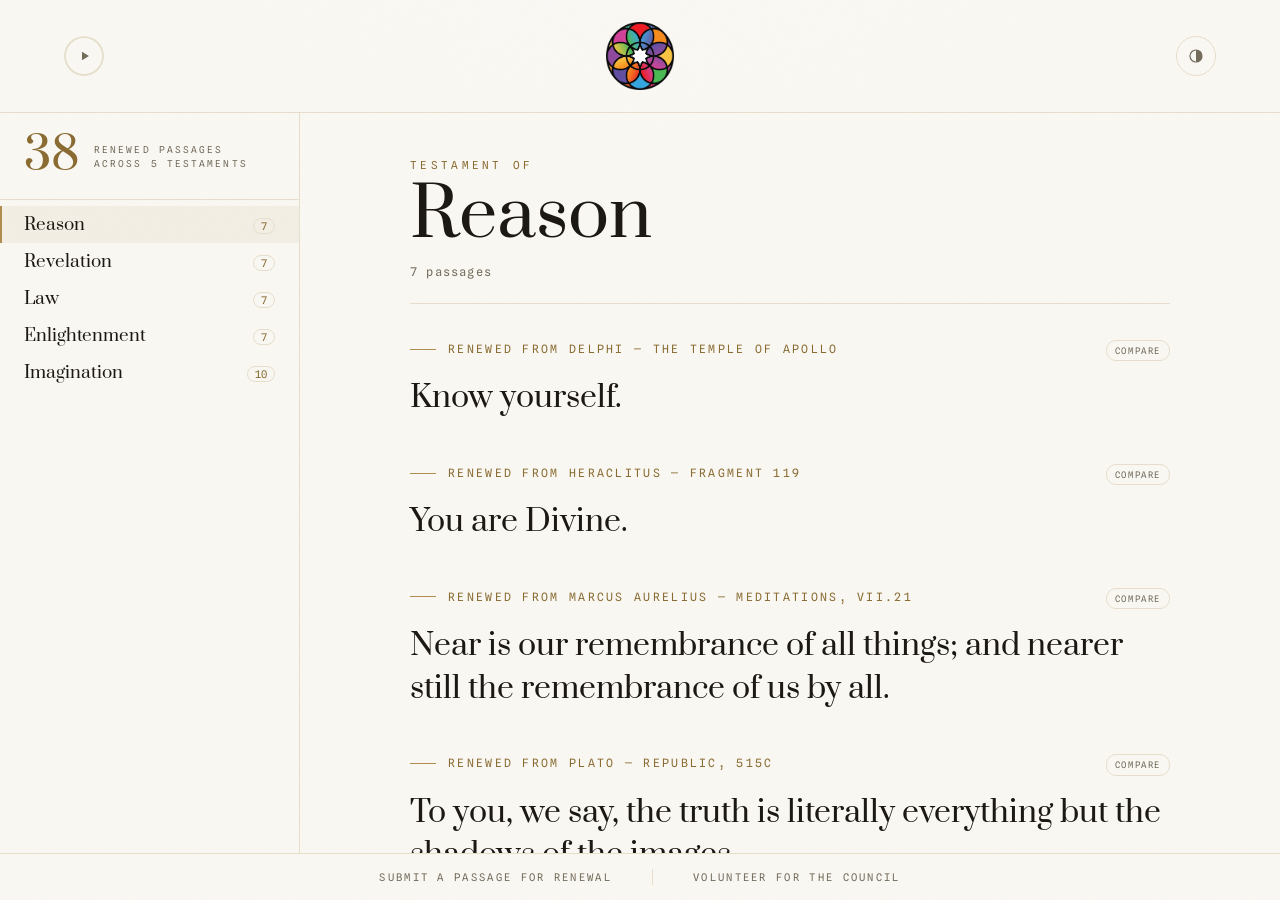
==== commit e39d1728: "Open the submission forms in a modal over the canon; drop footer hairlines" ====
--- a/index.html
+++ b/index.html
@@ -499,15 +499,20 @@
     </div>
 
     <footer class="council-bar" aria-label="The Council">
-      <a class="council-link" href="https://council.magisterium.church/form/dNuF1Bd1HTduxRJl4HRdQjVvl8gmDaK0C1OM84nd9V0" target="_blank" rel="noopener noreferrer">
-        <span class="ref-mark"></span><span>Submit a passage for renewal</span>
-      </a>
+      <a class="council-link" href="https://council.magisterium.church/form/dNuF1Bd1HTduxRJl4HRdQjVvl8gmDaK0C1OM84nd9V0" target="_blank" rel="noopener noreferrer">Submit a passage for renewal</a>
       <span class="council-sep" aria-hidden="true"></span>
-      <a class="council-link" href="https://council.magisterium.church/form/aSdjJUVySYiBqgA5VmMZrfIfkhSQOxzST6CjKunqYSI" target="_blank" rel="noopener noreferrer">
-        <span class="ref-mark"></span><span>Volunteer for the Council</span>
-      </a>
+      <a class="council-link" href="https://council.magisterium.church/form/aSdjJUVySYiBqgA5VmMZrfIfkhSQOxzST6CjKunqYSI" target="_blank" rel="noopener noreferrer">Volunteer for the Council</a>
     </footer>
   </div>
+
+  <dialog id="council-modal" class="council-modal" aria-label="The Council">
+    <div class="cm-panel">
+      <button class="cm-close" type="button" aria-label="Close the form">
+        <svg viewBox="0 0 24 24" width="18" height="18" aria-hidden="true"><path d="M6 6l12 12M18 6L6 18" fill="none" stroke="currentColor" stroke-width="1.7" stroke-linecap="round"/></svg>
+      </button>
+      <iframe class="cm-iframe" title="Council submission form" src="about:blank"></iframe>
+    </div>
+  </dialog>
   <script src="script.js" defer></script>
 </body>
 </html>
--- a/styles.css
+++ b/styles.css
@@ -213,23 +213,62 @@
 /* ---------------- the Council bar (pinned foot) ---------------- */
 /* A flex child of .root, so it holds the foot of the viewport while the
    canon scrolls above it — no position:fixed, no overlap. Mirrors the
-   masthead's hairline border. Two calls to the Council, each gold-marked. */
+   masthead's hairline border. Two calls to the Council. */
 .council-bar {
   flex: 0 0 auto; display: flex; align-items: center; justify-content: center;
   flex-wrap: wrap; gap: clamp(14px, 4vw, 40px);
   padding: 15px clamp(20px, 5vw, 64px); border-top: 1px solid var(--line);
 }
 .council-link {
-  display: inline-flex; align-items: center; gap: 11px; text-decoration: none;
-  color: var(--ink-soft); font-family: var(--mono); font-size: 10.5px;
-  letter-spacing: 0.22em; text-transform: uppercase; transition: color .18s;
-}
-.council-link .ref-mark { transition: width .18s; }
+  text-decoration: none; color: var(--ink-soft); font-family: var(--mono);
+  font-size: 10.5px; letter-spacing: 0.22em; text-transform: uppercase; transition: color .18s;
+}
 .council-link:hover { color: var(--ink); }
-.council-link:hover .ref-mark { width: 34px; }
 .council-link:focus-visible { outline: 1px solid var(--accent); outline-offset: 6px; }
 .council-sep { width: 1px; height: 16px; background: var(--line); }
 @media (max-width: 880px) {
   .council-sep { display: none; }
   .council-bar { gap: 8px 0; padding: 12px 20px; }
 }
+
+/* ---------------- the Council modal (form overlay) ---------------- */
+/* A submission form opened over the canon in a native <dialog>. The paper
+   panel + gold close button match the masthead; the Baserow form rides in
+   the iframe. script.js loads it on open, unloads it on close. */
+.council-modal {
+  width: 100%; height: 100%; max-width: 100vw; max-height: 100vh;
+  margin: 0; border: 0; padding: clamp(14px, 4vw, 44px);
+  background: transparent; overflow: visible; place-items: center;
+}
+.council-modal[open] { display: grid; }
+.council-modal::backdrop {
+  background: color-mix(in oklab, #000 55%, transparent);
+  -webkit-backdrop-filter: blur(3px); backdrop-filter: blur(3px);
+}
+.cm-panel {
+  position: relative; display: flex;
+  width: min(580px, 100%); height: min(88vh, 940px);
+  background: var(--paper); border: 1px solid var(--line); border-radius: 4px;
+  box-shadow: 0 30px 90px rgba(0, 0, 0, 0.4); overflow: hidden;
+}
+.cm-iframe { flex: 1 1 auto; width: 100%; height: 100%; border: 0; background: var(--paper); }
+.cm-close {
+  position: absolute; top: 10px; right: 10px; z-index: 2;
+  width: 34px; height: 34px; border-radius: 50%; cursor: pointer; appearance: none;
+  display: inline-flex; align-items: center; justify-content: center;
+  border: 1px solid var(--line); background: var(--paper); color: var(--ink-soft);
+  box-shadow: 0 2px 10px rgba(0, 0, 0, 0.15); transition: color .18s, border-color .18s;
+}
+.cm-close:hover { color: var(--ink); border-color: var(--accent); }
+.cm-close:focus-visible { outline: 1px solid var(--accent); outline-offset: 3px; }
+.council-modal[open] .cm-panel { animation: cm-rise .24s cubic-bezier(.2, .8, .2, 1) both; }
+.council-modal[open]::backdrop { animation: cm-fade .24s ease both; }
+@keyframes cm-rise { from { opacity: 0; transform: translateY(10px) scale(.985); } to { opacity: 1; transform: none; } }
+@keyframes cm-fade { from { opacity: 0; } to { opacity: 1; } }
+@media (max-width: 880px) {
+  .council-modal { padding: 0; }
+  .cm-panel { width: 100%; height: 100%; border-radius: 0; border: 0; }
+}
+@media (prefers-reduced-motion: reduce) {
+  .council-modal[open] .cm-panel, .council-modal[open]::backdrop { animation: none; }
+}
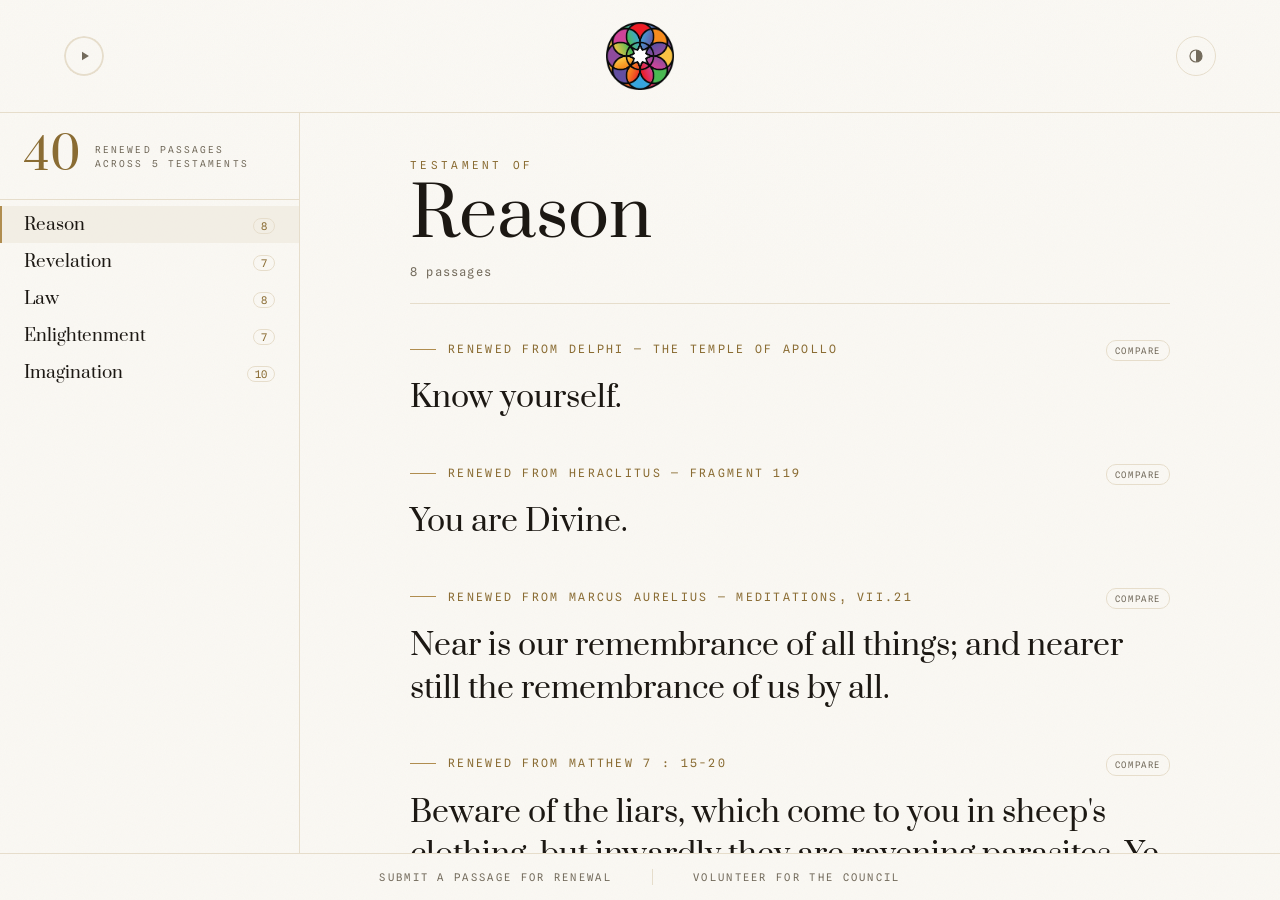
==== commit 88dc6e5f: "Add two featured Matthew passages: the fruits test and Render not unto Caesar Matthew 7:15-20 (Reaso" ====
--- a/index.html
+++ b/index.html
@@ -52,14 +52,14 @@
       <aside class="books">
         <div class="canon-controls">
           <div class="books-summary">
-            <div class="bs-num">38</div>
+            <div class="bs-num">40</div>
             <div class="bs-cap">renewed passages<br />across 5 testaments</div>
           </div>
         </div>
         <ul class="book-rows">
-          <li><a class="book-row has" href="#testament-reason" data-target="testament-reason"><span class="br-name">Reason</span><span class="br-count">7</span></a></li>
+          <li><a class="book-row has" href="#testament-reason" data-target="testament-reason"><span class="br-name">Reason</span><span class="br-count">8</span></a></li>
           <li><a class="book-row has" href="#testament-revelation" data-target="testament-revelation"><span class="br-name">Revelation</span><span class="br-count">7</span></a></li>
-          <li><a class="book-row has" href="#testament-law" data-target="testament-law"><span class="br-name">Law</span><span class="br-count">7</span></a></li>
+          <li><a class="book-row has" href="#testament-law" data-target="testament-law"><span class="br-name">Law</span><span class="br-count">8</span></a></li>
           <li><a class="book-row has" href="#testament-enlightenment" data-target="testament-enlightenment"><span class="br-name">Enlightenment</span><span class="br-count">7</span></a></li>
           <li><a class="book-row has" href="#testament-imagination" data-target="testament-imagination"><span class="br-name">Imagination</span><span class="br-count">10</span></a></li>
         </ul>
@@ -70,7 +70,7 @@
         <div class="canon-book-head">
           <div class="cbh-kicker">TESTAMENT OF</div>
           <h1 class="cbh-title">Reason</h1>
-          <div class="cbh-meta">7 passages</div>
+          <div class="cbh-meta">8 passages</div>
         </div>
         <ul class="canon-folios">
         <li class="cfolio">
@@ -98,6 +98,15 @@
               <p class="verse compact">Near is our remembrance of all things; and nearer still the remembrance of us by all.</p>
             </summary>
             <p class="verse compact verse-original">Near is <span class="struck">thy</span> <span class="struck">forgetfulness</span> of all things; and <span class="struck">near</span> the <span class="struck">forgetfulness</span> of <span class="struck">thee</span> by all.</p>
+          </details>
+        </li>
+        <li class="cfolio">
+          <details class="folio-reveal">
+            <summary>
+              <div class="cf-ref"><span class="ref-mark"></span>Renewed from Matthew 7 : 15-20 <span class="cf-compare"></span></div>
+              <p class="verse compact">Beware of the liars, which come to you in sheep's clothing, but inwardly they are ravening parasites. Ye shall know them by their fruits. Do people gather grapes of thorns, or figs of thistles? Even so every good tree bringeth forth good fruit; but a corrupt tree bringeth forth evil fruit. A good tree cannot bring forth evil fruit, neither can a corrupt tree bring forth good fruit. Every tree that bringeth not forth good fruit is hewn down, and cast into the fire. Wherefore by their fruits ye shall know them.</p>
+            </summary>
+            <p class="verse compact verse-original">Beware of <span class="struck">false</span> <span class="struck">prophets</span>, which come to you in sheep's clothing, but inwardly they are ravening <span class="struck">wolves</span>. Ye shall know them by their fruits. Do <span class="struck">men</span> gather grapes of thorns, or figs of thistles? Even so every good tree bringeth forth good fruit; but a corrupt tree bringeth forth evil fruit. A good tree cannot bring forth evil fruit, neither can a corrupt tree bring forth good fruit. Every tree that bringeth not forth good fruit is hewn down, and cast into the fire. Wherefore by their fruits ye shall know them.</p>
           </details>
         </li>
         <li class="cfolio">
@@ -214,7 +223,7 @@
         <div class="canon-book-head">
           <div class="cbh-kicker">TESTAMENT OF</div>
           <h1 class="cbh-title">Law</h1>
-          <div class="cbh-meta">7 passages</div>
+          <div class="cbh-meta">8 passages</div>
         </div>
         <ul class="canon-folios">
         <li class="cfolio">
@@ -251,6 +260,15 @@
               <p class="verse compact">You shall be with whom you love, with their consent: it is marvelous.</p>
             </summary>
             <p class="verse compact verse-original"><span class="struck">Thou shalt not</span> <span class="struck">lie</span> with <span class="struck">mankind, as with womankind</span>: it is <span class="struck">abomination</span>.</p>
+          </details>
+        </li>
+        <li class="cfolio">
+          <details class="folio-reveal">
+            <summary>
+              <div class="cf-ref"><span class="ref-mark"></span>Renewed from Matthew 22 : 20-21 <span class="cf-compare"></span></div>
+              <p class="verse compact">And he saith unto them, Whose is this image and superscription? They say unto him, Caesar's. Then saith he unto them, Render not therefore unto Caesar the things which are yours or your neighbor's; and unto Us the things that are ours.</p>
+            </summary>
+            <p class="verse compact verse-original">And he saith unto them, Whose is this image and superscription? They say unto him, Caesar's. Then saith he unto them, Render <span class="struck"></span> therefore unto Caesar <span class="struck">the things which are Caesar's</span>; and unto <span class="struck">God</span> the things that are <span class="struck">God's</span>.</p>
           </details>
         </li>
         <li class="cfolio">
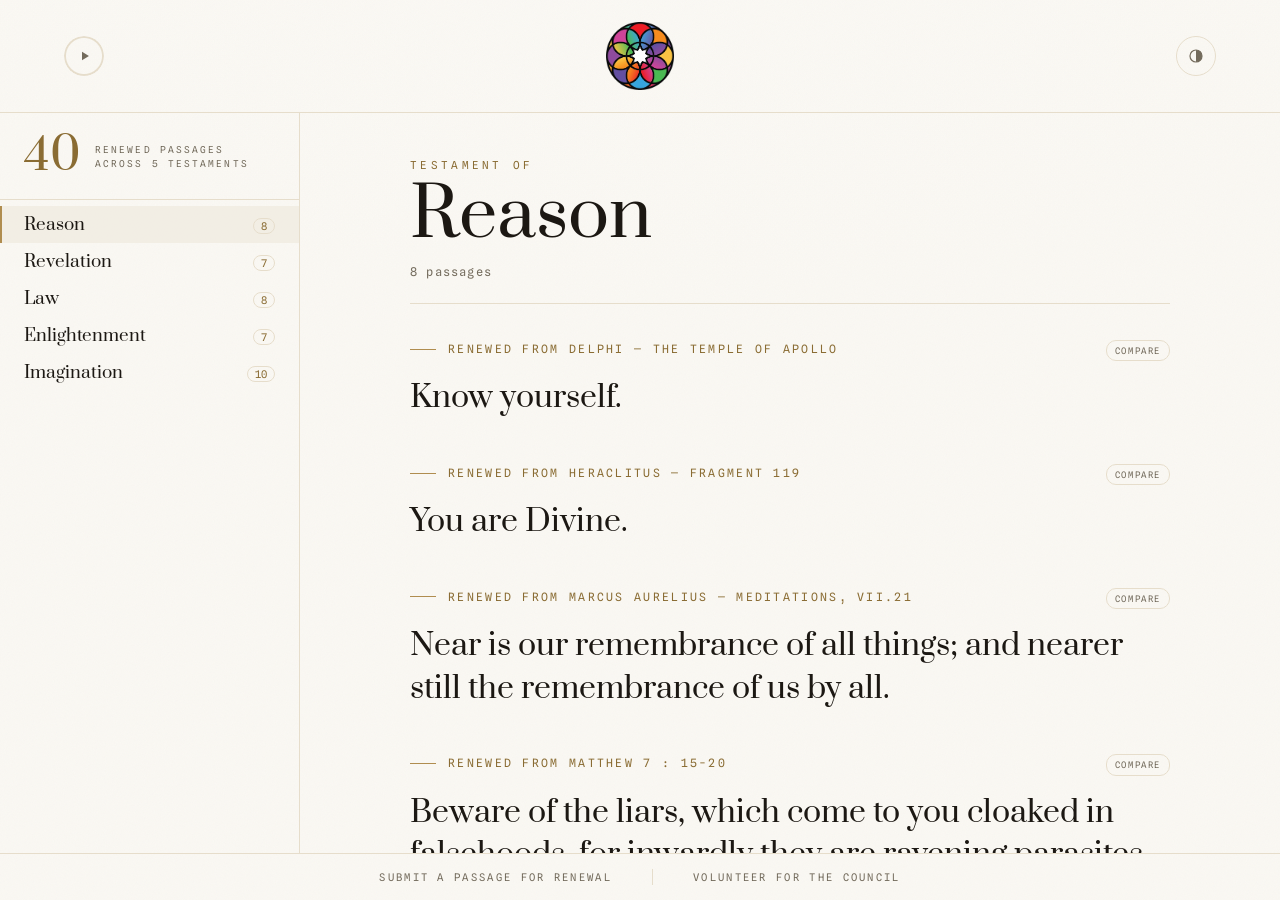
==== commit 19507b74: "Sharpen the Matthew 7 renewal: cloaked in falsehoods, and but->for Two more renewals on the KJV base" ====
--- a/index.html
+++ b/index.html
@@ -104,9 +104,9 @@
           <details class="folio-reveal">
             <summary>
               <div class="cf-ref"><span class="ref-mark"></span>Renewed from Matthew 7 : 15-20 <span class="cf-compare"></span></div>
-              <p class="verse compact">Beware of the liars, which come to you in sheep's clothing, but inwardly they are ravening parasites. Ye shall know them by their fruits. Do people gather grapes of thorns, or figs of thistles? Even so every good tree bringeth forth good fruit; but a corrupt tree bringeth forth evil fruit. A good tree cannot bring forth evil fruit, neither can a corrupt tree bring forth good fruit. Every tree that bringeth not forth good fruit is hewn down, and cast into the fire. Wherefore by their fruits ye shall know them.</p>
-            </summary>
-            <p class="verse compact verse-original">Beware of <span class="struck">false</span> <span class="struck">prophets</span>, which come to you in sheep's clothing, but inwardly they are ravening <span class="struck">wolves</span>. Ye shall know them by their fruits. Do <span class="struck">men</span> gather grapes of thorns, or figs of thistles? Even so every good tree bringeth forth good fruit; but a corrupt tree bringeth forth evil fruit. A good tree cannot bring forth evil fruit, neither can a corrupt tree bring forth good fruit. Every tree that bringeth not forth good fruit is hewn down, and cast into the fire. Wherefore by their fruits ye shall know them.</p>
+              <p class="verse compact">Beware of the liars, which come to you cloaked in falsehoods, for inwardly they are ravening parasites. Ye shall know them by their fruits. Do people gather grapes of thorns, or figs of thistles? Even so every good tree bringeth forth good fruit; but a corrupt tree bringeth forth evil fruit. A good tree cannot bring forth evil fruit, neither can a corrupt tree bring forth good fruit. Every tree that bringeth not forth good fruit is hewn down, and cast into the fire. Wherefore by their fruits ye shall know them.</p>
+            </summary>
+            <p class="verse compact verse-original">Beware of <span class="struck">false</span> <span class="struck">prophets</span>, which come to you <span class="struck">in sheep's clothing</span>, <span class="struck">but</span> inwardly they are ravening <span class="struck">wolves</span>. Ye shall know them by their fruits. Do <span class="struck">men</span> gather grapes of thorns, or figs of thistles? Even so every good tree bringeth forth good fruit; but a corrupt tree bringeth forth evil fruit. A good tree cannot bring forth evil fruit, neither can a corrupt tree bring forth good fruit. Every tree that bringeth not forth good fruit is hewn down, and cast into the fire. Wherefore by their fruits ye shall know them.</p>
           </details>
         </li>
         <li class="cfolio">
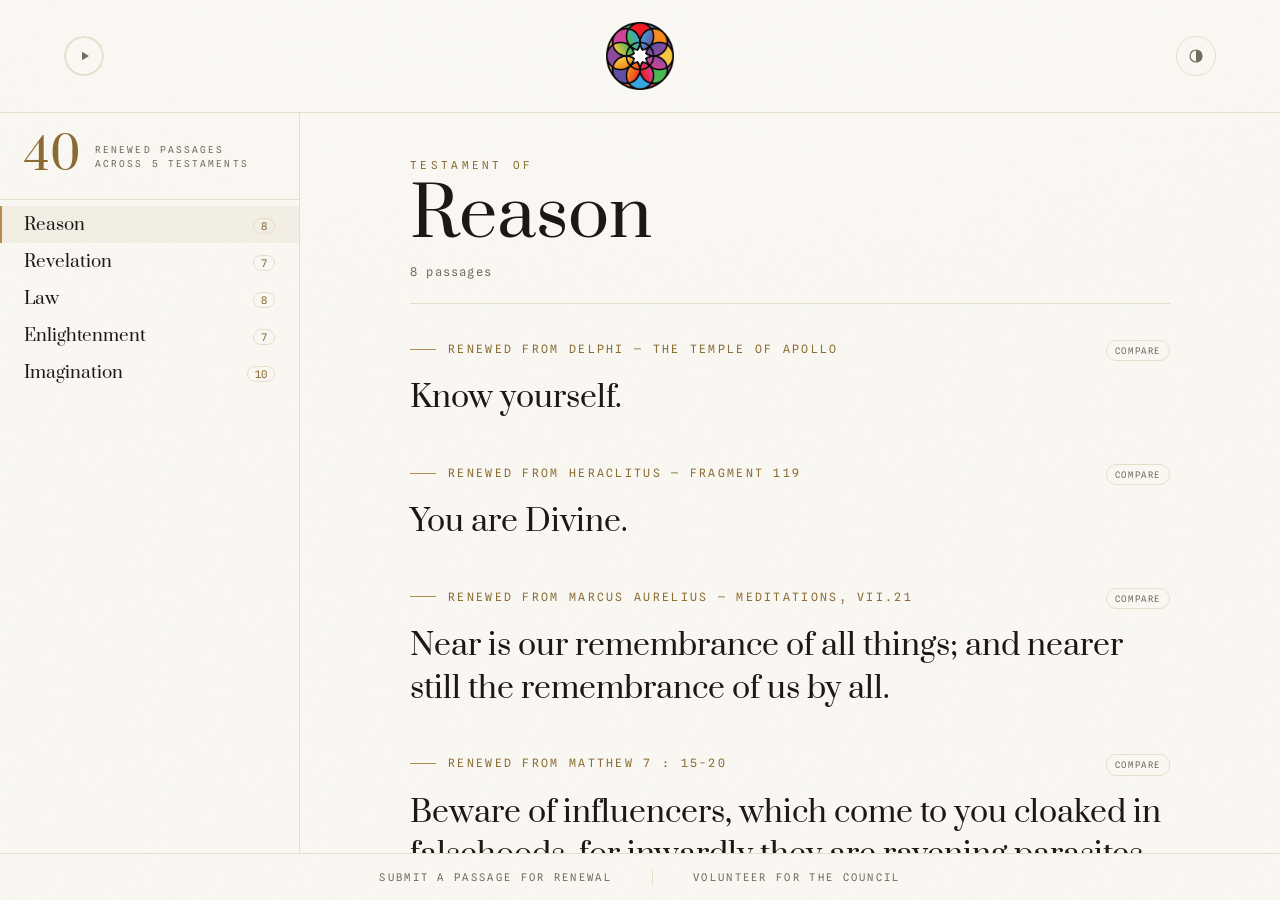
==== commit 5a7be40b: "Rerenew the fruits test: influencers, known by what they stir in the mind false prophets->influencer" ====
--- a/index.html
+++ b/index.html
@@ -104,9 +104,9 @@
           <details class="folio-reveal">
             <summary>
               <div class="cf-ref"><span class="ref-mark"></span>Renewed from Matthew 7 : 15-20 <span class="cf-compare"></span></div>
-              <p class="verse compact">Beware of the liars, which come to you cloaked in falsehoods, for inwardly they are ravening parasites. Ye shall know them by their fruits. Do people gather grapes of thorns, or figs of thistles? Even so every good tree bringeth forth good fruit; but a corrupt tree bringeth forth evil fruit. A good tree cannot bring forth evil fruit, neither can a corrupt tree bring forth good fruit. Every tree that bringeth not forth good fruit is hewn down, and cast into the fire. Wherefore by their fruits ye shall know them.</p>
-            </summary>
-            <p class="verse compact verse-original">Beware of <span class="struck">false</span> <span class="struck">prophets</span>, which come to you <span class="struck">in sheep's clothing</span>, <span class="struck">but</span> inwardly they are ravening <span class="struck">wolves</span>. Ye shall know them by their fruits. Do <span class="struck">men</span> gather grapes of thorns, or figs of thistles? Even so every good tree bringeth forth good fruit; but a corrupt tree bringeth forth evil fruit. A good tree cannot bring forth evil fruit, neither can a corrupt tree bring forth good fruit. Every tree that bringeth not forth good fruit is hewn down, and cast into the fire. Wherefore by their fruits ye shall know them.</p>
+              <p class="verse compact">Beware of influencers, which come to you cloaked in falsehoods, for inwardly they are ravening parasites. Ye shall know them by the feelings and thoughts they stir in your mind. Do people gather calm from chaos, or clarity from clamor? Even so every good voice stirreth forth peace in the mind; but a corrupt voice stirreth forth torment in the mind. A good voice cannot stir forth torment, neither can a corrupt voice stir forth peace. Every voice that stirreth not forth peace is quieted, and followed no more. Wherefore by the feelings and thoughts they stir in your mind ye shall know them.</p>
+            </summary>
+            <p class="verse compact verse-original">Beware of <span class="struck">false prophets</span>, which come to you <span class="struck">in sheep's clothing</span>, <span class="struck">but</span> inwardly they are ravening <span class="struck">wolves</span>. Ye shall know them by <span class="struck">their fruits</span>. Do <span class="struck">men</span> gather <span class="struck">grapes of thorns</span>, or <span class="struck">figs of thistles</span>? Even so every good <span class="struck">tree</span> <span class="struck">bringeth</span> forth <span class="struck">good fruit</span>; but a corrupt <span class="struck">tree</span> <span class="struck">bringeth</span> forth <span class="struck">evil fruit</span>. A good <span class="struck">tree</span> cannot <span class="struck">bring</span> forth <span class="struck">evil fruit</span>, neither can a corrupt <span class="struck">tree</span> <span class="struck">bring</span> forth <span class="struck">good fruit</span>. Every <span class="struck">tree</span> that <span class="struck">bringeth</span> not forth <span class="struck">good fruit</span> is <span class="struck">hewn down, and cast into the fire</span>. Wherefore by <span class="struck">their fruits</span> ye shall know them.</p>
           </details>
         </li>
         <li class="cfolio">
